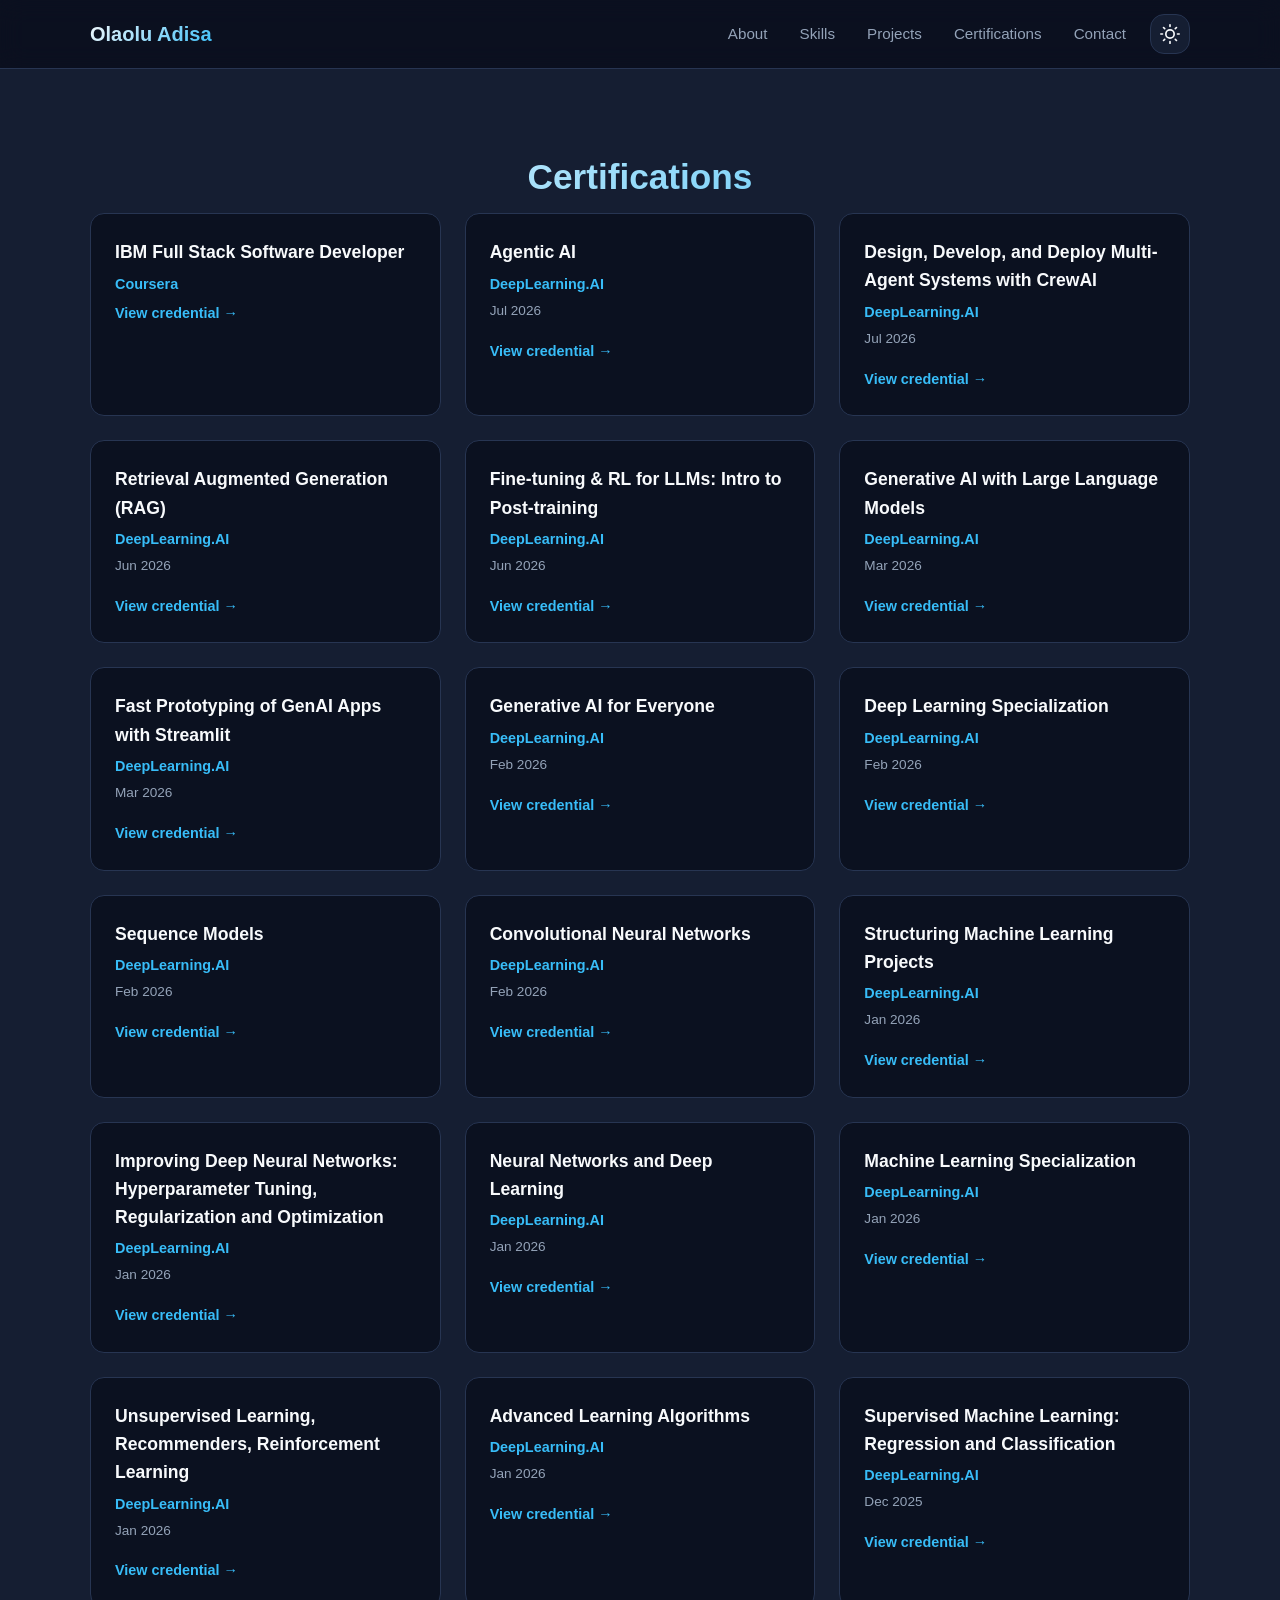
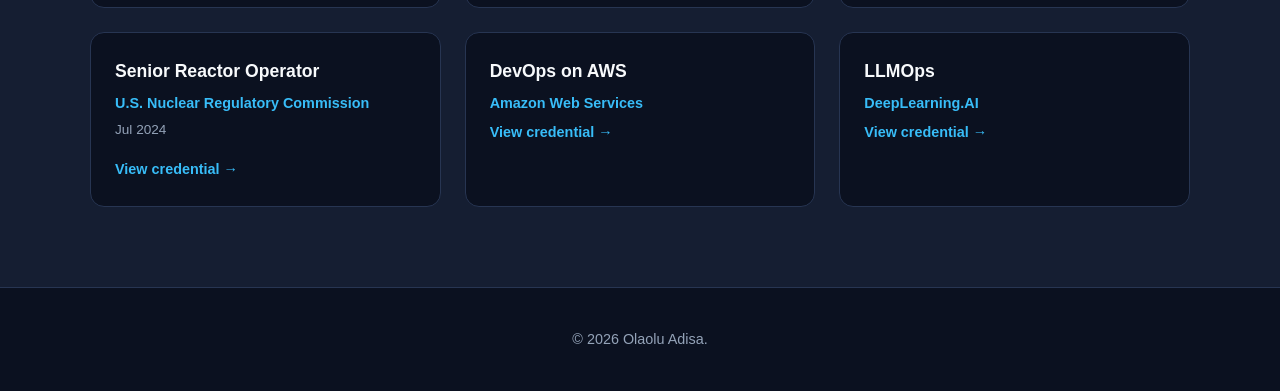
==== certifications.html @ e7b282cf "added Projects and certifications" ====
<!DOCTYPE html>
<html lang="en" data-theme="dark">
<head>
  <meta charset="UTF-8" />
  <meta name="viewport" content="width=device-width, initial-scale=1.0" />
  <meta name="description" content="Certifications by Olaolu Adisa, an AI & Machine Learning Software Engineer." />
  <title>Certifications | Olaolu Adisa</title>
  <link rel="icon" type="image/svg+xml" href="favicon.svg" />
  <link rel="stylesheet" href="styles.css" />
</head>
<body>
  <a href="#main" class="skip-link">Skip to content</a>

  <nav class="nav" id="nav">
    <div class="container nav__inner">
      <a href="index.html" class="nav__brand">Olaolu Adisa</a>
      <button class="nav__toggle" id="navToggle" aria-label="Open menu" aria-expanded="false">
        <span></span><span></span><span></span>
      </button>
      <ul class="nav__links" id="navLinks">
        <li><a href="index.html#about">About</a></li>
        <li><a href="index.html#skills">Skills</a></li>
        <li><a href="projects.html">Projects</a></li>
        <li><a href="certifications.html">Certifications</a></li>
        <li><a href="index.html#contact">Contact</a></li>
      </ul>
      <button class="theme-toggle" id="themeToggle" aria-label="Toggle light mode" aria-pressed="false" title="Toggle light/dark mode">
        <svg class="theme-icon theme-icon--sun" viewBox="0 0 24 24" width="20" height="20" fill="none" stroke="currentColor" stroke-width="2" stroke-linecap="round" stroke-linejoin="round"><circle cx="12" cy="12" r="5"/><path d="M12 1v2M12 21v2M4.22 4.22l1.42 1.42M18.36 18.36l1.42 1.42M1 12h2M21 12h2M4.22 19.78l1.42-1.42M18.36 5.64l1.42-1.42"/></svg>
        <svg class="theme-icon theme-icon--moon" viewBox="0 0 24 24" width="20" height="20" fill="none" stroke="currentColor" stroke-width="2" stroke-linecap="round" stroke-linejoin="round"><path d="M21 12.79A9 9 0 1 1 11.21 3 7 7 0 0 0 21 12.79z"/></svg>
      </button>
    </div>
  </nav>

  <main id="main">
    <section class="section section--alt reveal" id="certifications">
      <div class="container">
        <h2 class="section__title">Certifications</h2>
        <div class="certifications-grid" id="certificationsGrid">
          <!-- Certifications rendered by script.js -->
        </div>
      </div>
    </section>
  </main>

  <footer class="footer">
    <div class="container footer__inner">
      <p>&copy; <span id="year"></span> Olaolu Adisa.</p>
    </div>
  </footer>

  <script src="data/certifications.js"></script>
  <script src="script.js"></script>
</body>
</html>
---- styles.css ----
:root {
  --bg: #0b1120;
  --bg-elevated: #151e32;
  --text: #f8fafc;
  --text-muted: #94a3b8;
  --accent: #38bdf8;
  --accent-2: #818cf8;
  --border: #273552;
  --radius: 14px;
  --shadow: 0 10px 30px rgba(0,0,0,0.25);
  --max-width: 1100px;
  --nav-bg: rgba(11, 17, 32, 0.82);
}

html[data-theme="light"] {
  --bg: #f8fafc;
  --bg-elevated: #ffffff;
  --text: #0f172a;
  --text-muted: #475569;
  --border: #e2e8f0;
  --shadow: 0 10px 30px rgba(0,0,0,0.08);
  --nav-bg: rgba(248, 250, 252, 0.86);
}

* {
  box-sizing: border-box;
  margin: 0;
  padding: 0;
}

html {
  scroll-behavior: smooth;
}

::selection {
  background: rgba(56, 189, 248, 0.35);
  color: var(--text);
}

body {
  font-family: 'Inter', -apple-system, BlinkMacSystemFont, 'Segoe UI', Roboto, 'Helvetica Neue', Arial, sans-serif;
  background: var(--bg);
  color: var(--text);
  line-height: 1.6;
  overflow-x: hidden;
}

a {
  color: var(--accent);
  text-decoration: none;
}

a:hover {
  text-decoration: none;
}

.skip-link {
  position: absolute;
  left: -999px;
  z-index: 100;
}

.skip-link:focus {
  left: 1rem;
  top: 1rem;
  background: var(--accent);
  color: var(--bg);
  padding: .5rem 1rem;
  border-radius: var(--radius);
}

.container {
  width: min(92%, var(--max-width));
  margin: 0 auto;
}

/* Reveal on scroll */
.reveal {
  opacity: 0;
  transform: translateY(30px);
  transition: opacity .7s cubic-bezier(.25,.46,.45,.94), transform .7s cubic-bezier(.25,.46,.45,.94);
  will-change: opacity, transform;
}

.reveal.visible {
  opacity: 1;
  transform: translateY(0);
}

.section-icon {
  display: block;
  width: 96px;
  height: 96px;
  margin: 0 auto 1.5rem;
}

/* Nav */
.nav {
  position: sticky;
  top: 0;
  z-index: 50;
  background: var(--nav-bg);
  backdrop-filter: blur(12px);
  border-bottom: 1px solid var(--border);
  transition: box-shadow .3s ease, background .3s ease;
}

.nav--shadow {
  box-shadow: 0 4px 30px rgba(0,0,0,.15);
}

.nav__inner {
  display: flex;
  align-items: center;
  justify-content: flex-start;
  gap: 1.5rem;
  height: 68px;
}

.nav__brand {
  font-weight: 800;
  font-size: 1.25rem;
  background: linear-gradient(135deg, var(--text) 0%, var(--accent) 100%);
  -webkit-background-clip: text;
  background-clip: text;
  color: transparent;
  transition: transform .2s ease;
}

.nav__brand:hover {
  transform: scale(1.02);
}

.nav__links {
  display: flex;
  gap: 2rem;
  list-style: none;
  margin-left: auto;
}

.nav__links a {
  position: relative;
  color: var(--text-muted);
  font-weight: 500;
  font-size: .95rem;
  padding: .25rem 0;
  transition: color .2s ease;
}

.nav__links a::after {
  content: '';
  position: absolute;
  left: 0;
  bottom: 0;
  width: 0;
  height: 2px;
  background: linear-gradient(90deg, var(--accent), var(--accent-2));
  transition: width .25s ease;
  border-radius: 2px;
}

.nav__links a:hover,
.nav__links a:focus {
  color: var(--text);
}

.nav__links a:hover::after,
.nav__links a:focus::after {
  width: 100%;
}

.nav__toggle {
  display: none;
  background: none;
  border: none;
  cursor: pointer;
  flex-direction: column;
  gap: 5px;
}

.nav__toggle span {
  display: block;
  width: 24px;
  height: 2px;
  background: var(--text);
  transition: transform .25s ease, opacity .25s ease;
}

.nav__toggle[aria-expanded="true"] span:nth-child(1) {
  transform: translateY(7px) rotate(45deg);
}

.nav__toggle[aria-expanded="true"] span:nth-child(2) {
  opacity: 0;
}

.nav__toggle[aria-expanded="true"] span:nth-child(3) {
  transform: translateY(-7px) rotate(-45deg);
}

.theme-toggle {
  background: var(--bg-elevated);
  border: 1px solid var(--border);
  color: var(--text);
  border-radius: var(--radius);
  width: 40px;
  height: 40px;
  display: flex;
  align-items: center;
  justify-content: center;
  cursor: pointer;
  transition: border-color .2s ease, transform .2s ease, box-shadow .2s ease;
}

.theme-toggle:hover {
  border-color: var(--accent);
  transform: translateY(-2px) rotate(8deg);
  box-shadow: 0 0 18px rgba(56,189,248,.25);
}

.theme-icon {
  display: none;
}

html[data-theme="dark"] .theme-icon--sun,
html[data-theme="light"] .theme-icon--moon {
  display: block;
  animation: popIn .3s ease;
}

/* Hero */
.hero {
  position: relative;
  padding: 9rem 0 7rem;
  text-align: center;
  overflow: hidden;
}

.hero::before {
  content: '';
  position: absolute;
  inset: -50%;
  background:
    radial-gradient(circle at 20% 20%, rgba(56,189,248,.18), transparent 28%),
    radial-gradient(circle at 80% 10%, rgba(129,140,248,.14), transparent 28%),
    radial-gradient(circle at 50% 90%, rgba(56,189,248,.10), transparent 30%);
  z-index: -1;
  animation: float 14s ease-in-out infinite alternate;
}

.hero__content > * {
  opacity: 0;
  transform: translateY(24px);
  animation: fadeInUp .7s cubic-bezier(.25,.46,.45,.94) forwards;
}

.hero__content > *:nth-child(1) { animation-delay: .05s; }
.hero__content > *:nth-child(2) { animation-delay: .12s; }
.hero__content > *:nth-child(3) { animation-delay: .2s; }
.hero__content > *:nth-child(4) { animation-delay: .28s; }
.hero__content > *:nth-child(5) { animation-delay: .36s; }
.hero__content > *:nth-child(6) { animation-delay: .44s; }

.hero__greeting {
  color: var(--accent);
  font-weight: 700;
  letter-spacing: .08em;
  text-transform: uppercase;
  font-size: .85rem;
  margin-bottom: .75rem;
}

.hero__title {
  font-size: clamp(2.8rem, 7vw, 5rem);
  font-weight: 900;
  line-height: 1.05;
  margin-bottom: .5rem;
  background: linear-gradient(135deg, #fff 0%, var(--accent) 45%, var(--accent-2) 100%);
  -webkit-background-clip: text;
  background-clip: text;
  color: transparent;
}

.hero__role {
  font-size: 1.6rem;
  color: var(--accent-2);
  font-weight: 600;
  margin-bottom: 1.5rem;
}

.hero__avatar {
  width: 150px;
  height: 150px;
  border-radius: 50%;
  object-fit: cover;
  border: 4px solid rgba(56,189,248,.4);
  box-shadow: 0 0 0 6px rgba(56,189,248,.12), 0 20px 40px rgba(0,0,0,.25);
  margin-bottom: 1.5rem;
  transition: transform .3s ease, box-shadow .3s ease;
  animation:
    fadeInUp .7s .12s cubic-bezier(.25,.46,.45,.94) forwards,
    floatAvatar 6s .85s ease-in-out infinite;
}

.hero__avatar:hover {
  transform: scale(1.05);
  box-shadow: 0 0 0 8px rgba(56,189,248,.18), 0 25px 50px rgba(0,0,0,.3);
}

.hero__summary {
  max-width: 680px;
  margin: 0 auto 2rem;
  color: var(--text-muted);
  font-size: 1.15rem;
  line-height: 1.7;
}

.hero__actions {
  display: flex;
  gap: 1rem;
  justify-content: center;
  flex-wrap: wrap;
}

/* Buttons */
.btn {
  position: relative;
  display: inline-flex;
  align-items: center;
  padding: .9rem 1.8rem;
  border-radius: var(--radius);
  font-weight: 700;
  overflow: hidden;
  transition: transform .2s ease, box-shadow .2s ease;
  z-index: 1;
}

.btn::before {
  content: '';
  position: absolute;
  inset: 0;
  background: linear-gradient(120deg, rgba(255,255,255,0) 0%, rgba(255,255,255,.2) 50%, rgba(255,255,255,0) 100%);
  transform: translateX(-100%);
  transition: transform .5s ease;
  z-index: -1;
}

.btn:hover {
  transform: translateY(-3px);
  text-decoration: none;
}

.btn:hover::before {
  transform: translateX(100%);
}

.btn--primary {
  background: linear-gradient(135deg, var(--accent), var(--accent-2));
  color: #ffffff;
  box-shadow: 0 8px 24px rgba(56,189,248,.25);
}

.btn--primary:hover {
  box-shadow: 0 12px 32px rgba(56,189,248,.4);
}

.btn--secondary {
  background: var(--bg-elevated);
  color: var(--text);
  border: 1px solid var(--border);
}

.btn--secondary:hover {
  border-color: var(--accent);
}

/* Sections */
.section {
  padding: 5rem 0;
}

.section + .section--alt {
  padding-top: 2.5rem;
}

.section--alt {
  background: var(--bg-elevated);
  position: relative;
}

.section__title {
  font-size: 2.2rem;
  font-weight: 800;
  margin-bottom: .5rem;
  text-align: center;
  background: linear-gradient(135deg, var(--text), var(--accent));
  -webkit-background-clip: text;
  background-clip: text;
  color: transparent;
}

.section__subtitle {
  color: var(--text-muted);
  text-align: center;
  margin-bottom: 2.5rem;
  font-size: 1.05rem;
}

/* Filters */
.filters {
  display: flex;
  flex-wrap: wrap;
  justify-content: center;
  gap: .55rem;
  margin-bottom: 2rem;
}

.filter-btn {
  background: transparent;
  color: var(--text-muted);
  border: 1px solid var(--border);
  border-radius: 999px;
  padding: .5rem 1.1rem;
  cursor: pointer;
  font-size: .85rem;
  font-weight: 500;
  transition: all .2s ease;
}

.filter-btn:hover,
.filter-btn.active {
  background: linear-gradient(135deg, var(--accent), var(--accent-2));
  border-color: transparent;
  color: #ffffff;
  font-weight: 600;
  box-shadow: 0 4px 14px rgba(56,189,248,.25);
}

/* Projects */
.projects-grid {
  display: grid;
  grid-template-columns: repeat(auto-fill, minmax(300px, 1fr));
  gap: 1.75rem;
  perspective: 1000px;
}

.project-card {
  position: relative;
  background: linear-gradient(145deg, var(--bg-elevated), rgba(56,189,248,.03));
  border: 1px solid var(--border);
  border-radius: var(--radius);
  padding: 1.75rem;
  display: flex;
  flex-direction: column;
  transform: translateZ(0);
  transition: transform .35s cubic-bezier(.25,.46,.45,.94), box-shadow .35s ease, border-color .35s ease;
  opacity: 0;
  animation: fadeInUp .55s cubic-bezier(.25,.46,.45,.94) forwards;
}

.project-card:hover {
  transform: translateY(-8px) translateZ(0);
  border-color: rgba(56,189,248,.5);
  box-shadow: 0 20px 45px rgba(0,0,0,.2), 0 0 25px rgba(56,189,248,.12);
}

.project-card__category {
  font-size: .75rem;
  font-weight: 700;
  text-transform: uppercase;
  letter-spacing: .07em;
  color: var(--accent);
  margin-bottom: .6rem;
}

.project-card__title {
  font-size: 1.2rem;
  font-weight: 700;
  margin-bottom: .6rem;
}

.project-card__desc {
  color: var(--text-muted);
  font-size: .95rem;
  line-height: 1.6;
  margin-bottom: 1.25rem;
  flex: 1;
}

.project-card__tags {
  display: flex;
  flex-wrap: wrap;
  gap: .4rem;
  margin-bottom: 1.25rem;
}

.project-card__tags span {
  background: rgba(56,189,248,.1);
  color: var(--accent);
  padding: .2rem .6rem;
  border-radius: 999px;
  font-size: .75rem;
  font-weight: 500;
}

.project-card__link {
  align-self: flex-start;
  font-size: .9rem;
  font-weight: 700;
  display: inline-flex;
  align-items: center;
  gap: .4rem;
  transition: gap .2s ease, color .2s ease;
}

.project-card__link:hover {
  gap: .7rem;
  color: var(--text);
}

/* Skills */
.skills-grid {
  display: grid;
  grid-template-columns: repeat(auto-fit, minmax(260px, 1fr));
  gap: 1.5rem;
}

.skill-card {
  background: var(--bg);
  border: 1px solid var(--border);
  border-radius: var(--radius);
  padding: 1.75rem;
  transition: transform .3s ease, border-color .3s ease, box-shadow .3s ease;
}

.skill-card:hover {
  transform: translateY(-4px);
  border-color: var(--accent);
  box-shadow: 0 10px 30px rgba(0,0,0,.15);
}

.skill-card h3 {
  font-size: 1.15rem;
  font-weight: 700;
  margin-bottom: .5rem;
  color: var(--accent);
}

.skill-card p {
  color: var(--text-muted);
  font-size: .95rem;
}

/* Contact */
.contact__inner {
  text-align: center;
}

.contact__links {
  display: flex;
  justify-content: center;
  flex-wrap: wrap;
  gap: 1.25rem;
  margin-top: 1.5rem;
}

.contact__link {
  display: inline-flex;
  align-items: center;
  gap: .6rem;
  background: var(--bg-elevated);
  border: 1px solid var(--border);
  padding: .95rem 1.35rem;
  border-radius: var(--radius);
  color: var(--text);
  font-weight: 500;
  transition: border-color .25s ease, transform .25s ease, box-shadow .25s ease;
}

.contact__link:hover {
  border-color: var(--accent);
  transform: translateY(-3px);
  text-decoration: none;
  box-shadow: 0 10px 28px rgba(0,0,0,.18);
}

/* Certifications */
.certifications-grid {
  display: grid;
  grid-template-columns: repeat(auto-fit, minmax(280px, 1fr));
  gap: 1.5rem;
}

.certification-card {
  background: var(--bg);
  border: 1px solid var(--border);
  border-radius: var(--radius);
  padding: 1.5rem;
  opacity: 0;
  animation: fadeInUp .55s cubic-bezier(.25,.46,.45,.94) forwards;
  transition: transform .3s ease, border-color .3s ease, box-shadow .3s ease;
}

.certification-card:hover {
  transform: translateY(-4px);
  border-color: var(--accent);
  box-shadow: 0 10px 30px rgba(0,0,0,.15);
}

.certification-card h3 {
  font-size: 1.1rem;
  font-weight: 700;
  margin-bottom: .4rem;
  color: var(--text);
}

.certification-card__issuer {
  color: var(--accent);
  font-weight: 600;
  font-size: .9rem;
  margin-bottom: .25rem;
}

.certification-card__date {
  color: var(--text-muted);
  font-size: .85rem;
  margin-bottom: 1rem;
}

.certification-card__link {
  font-size: .9rem;
  font-weight: 600;
}

/* Footer */
.footer {
  padding: 2.5rem 0;
  border-top: 1px solid var(--border);
  text-align: center;
  color: var(--text-muted);
  font-size: .9rem;
}

/* Language chart */
.language-chart {
  max-width: 720px;
  margin: 0 auto;
}

.language-row {
  display: grid;
  grid-template-columns: 140px 1fr 60px;
  align-items: center;
  gap: 1rem;
  margin-bottom: 1.1rem;
  opacity: 0;
  transform: translateX(-20px);
  animation: slideIn .6s cubic-bezier(.25,.46,.45,.94) forwards;
}

.language-name {
  font-weight: 600;
  font-size: .95rem;
  text-align: right;
  color: var(--text);
}

.language-track {
  background: var(--border);
  border-radius: var(--radius);
  height: 26px;
  overflow: hidden;
}

.language-bar {
  height: 100%;
  border-radius: var(--radius);
  transition: width .9s cubic-bezier(.25,.46,.45,.94);
  box-shadow: inset 0 0 10px rgba(255,255,255,.12);
}

.language-percent {
  font-weight: 700;
  font-size: .95rem;
  color: var(--text-muted);
  text-align: right;
}

/* Keyframes */
@keyframes fadeInUp {
  from { opacity: 0; transform: translateY(24px); }
  to { opacity: 1; transform: translateY(0); }
}

@keyframes fadeIn {
  from { opacity: 0; }
  to { opacity: 1; }
}

@keyframes slideIn {
  from { opacity: 0; transform: translateX(-20px); }
  to { opacity: 1; transform: translateX(0); }
}

@keyframes float {
  from { transform: translate(0, 0) scale(1); }
  to { transform: translate(-2%, 2%) scale(1.05); }
}

@keyframes floatAvatar {
  0%, 100% { transform: translateY(0); }
  50% { transform: translateY(-8px); }
}

@keyframes popIn {
  from { opacity: 0; transform: scale(.6) rotate(-20deg); }
  to { opacity: 1; transform: scale(1) rotate(0); }
}

/* Reduced motion */
@media (prefers-reduced-motion: reduce) {
  *,
  *::before,
  *::after {
    animation-duration: .01ms !important;
    animation-iteration-count: 1 !important;
    transition-duration: .01ms !important;
  }
}

/* Mobile */
@media (max-width: 700px) {
  .nav__links {
    display: none;
    position: absolute;
    top: 68px;
    left: 0;
    right: 0;
    background: var(--bg-elevated);
    flex-direction: column;
    padding: 1rem;
    border-bottom: 1px solid var(--border);
    gap: 1rem;
    margin-left: 0;
  }

  .nav__links.open {
    display: flex;
  }

  .nav__toggle {
    display: flex;
    order: -1;
  }

  .theme-toggle {
    margin-left: auto;
  }

  .hero {
    padding: 6rem 0 4.5rem;
  }

  .hero__title {
    font-size: clamp(2.2rem, 8vw, 3.5rem);
  }

  .filters {
    gap: .35rem;
  }

  .filter-btn {
    padding: .4rem .8rem;
    font-size: .8rem;
  }

  .projects-grid {
    grid-template-columns: 1fr;
  }

  .contact__links {
    flex-direction: column;
    align-items: center;
  }

  .language-row {
    grid-template-columns: 90px 1fr 48px;
    gap: .65rem;
  }

  .language-name,
  .language-percent {
    font-size: .85rem;
  }
}
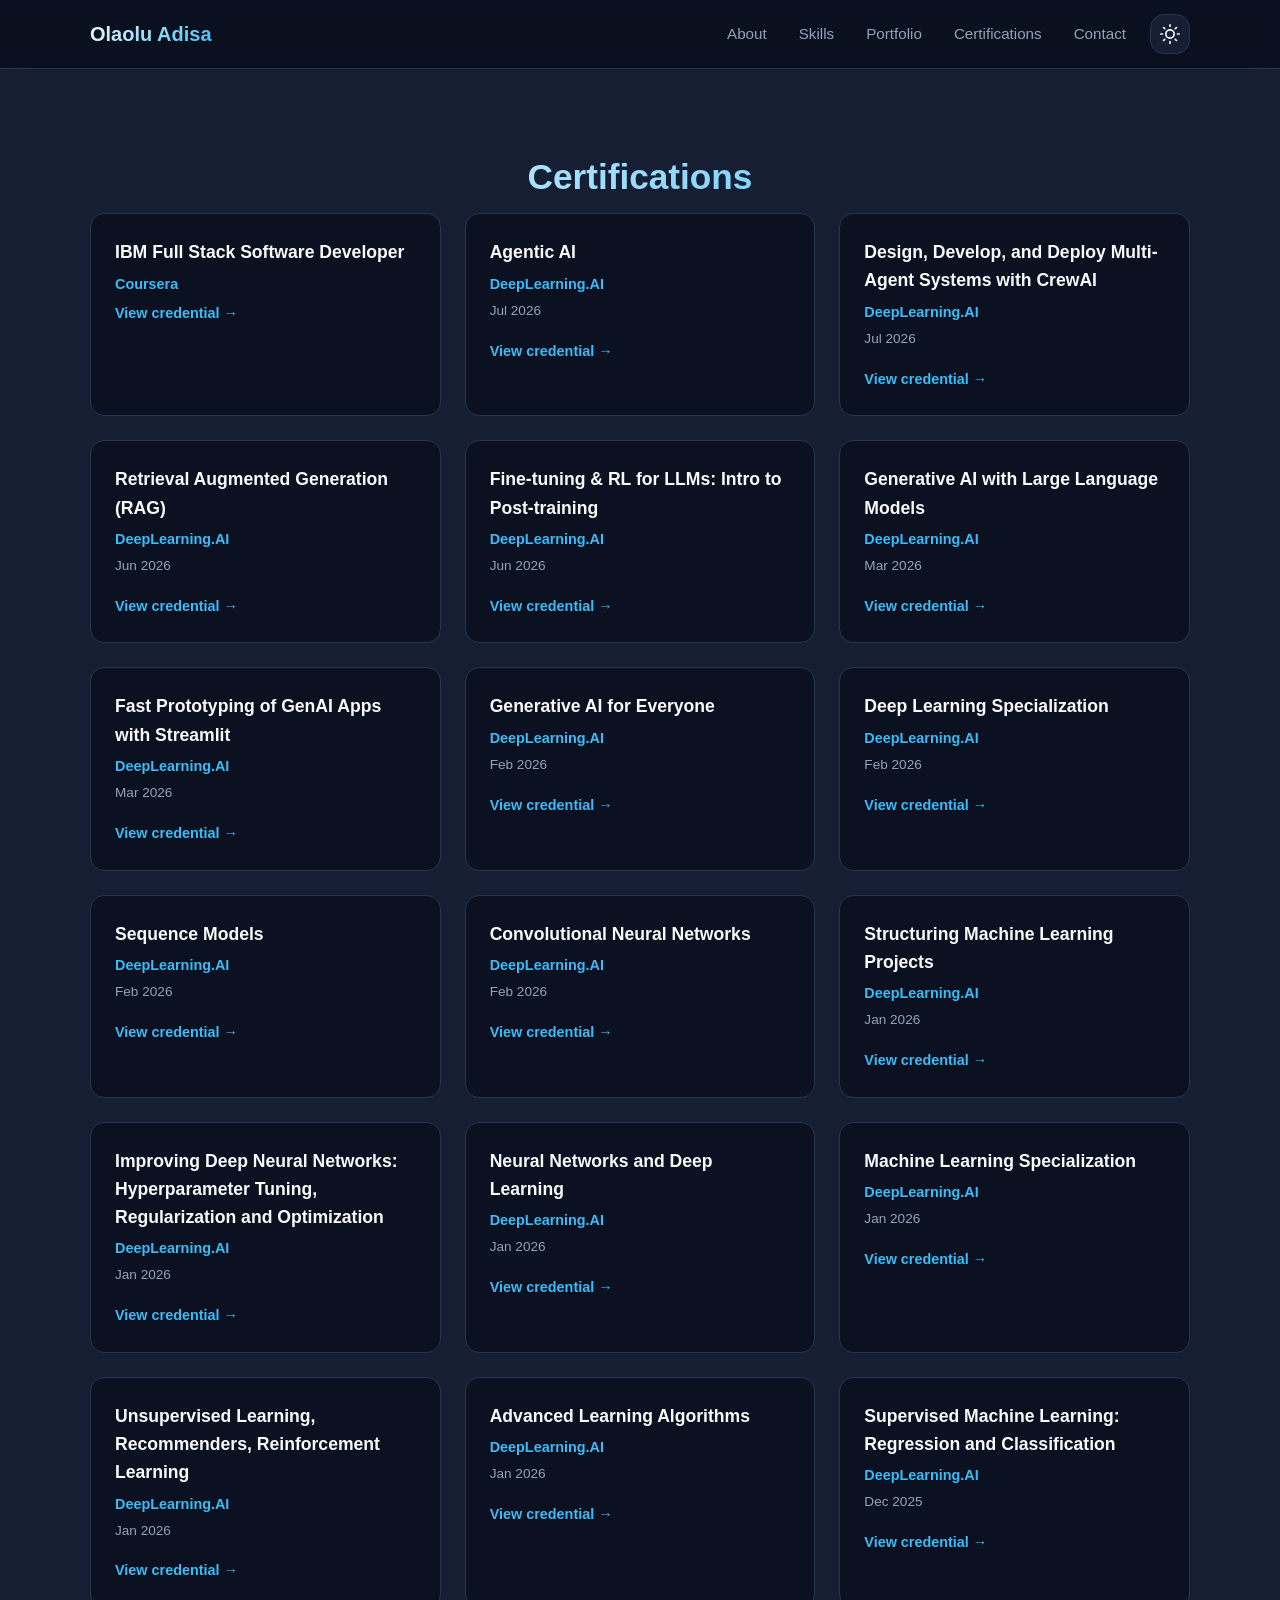
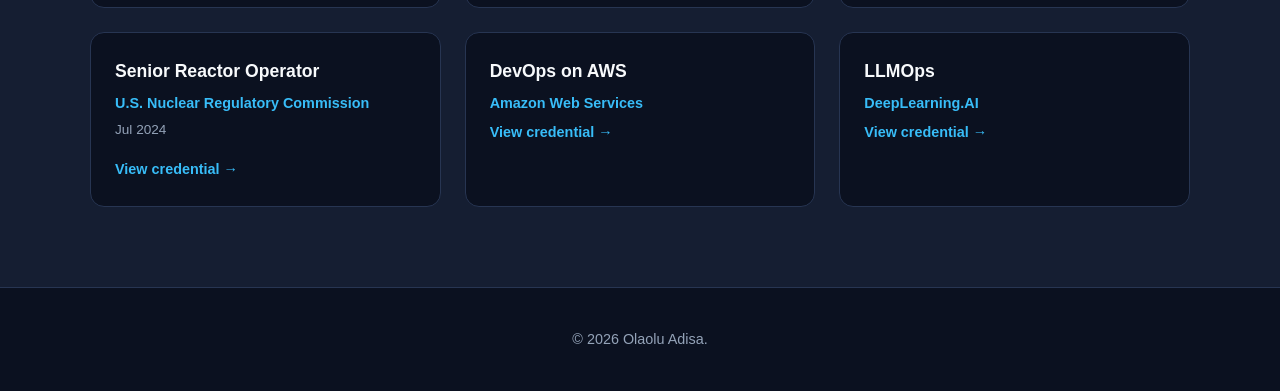
==== commit 25857021: "Rename Projects to Portfolio in nav, page title, and headings. - Nav links now say Portfolio - Page " ====
--- a/certifications.html
+++ b/certifications.html
@@ -20,7 +20,7 @@
       <ul class="nav__links" id="navLinks">
         <li><a href="index.html#about">About</a></li>
         <li><a href="index.html#skills">Skills</a></li>
-        <li><a href="projects.html">Projects</a></li>
+        <li><a href="projects.html">Portfolio</a></li>
         <li><a href="certifications.html">Certifications</a></li>
         <li><a href="index.html#contact">Contact</a></li>
       </ul>
@@ -32,7 +32,7 @@
   </nav>
 
   <main id="main">
-    <section class="section section--alt reveal" id="certifications">
+    <section class="section section--alt" id="certifications">
       <div class="container">
         <h2 class="section__title">Certifications</h2>
         <div class="certifications-grid" id="certificationsGrid">
